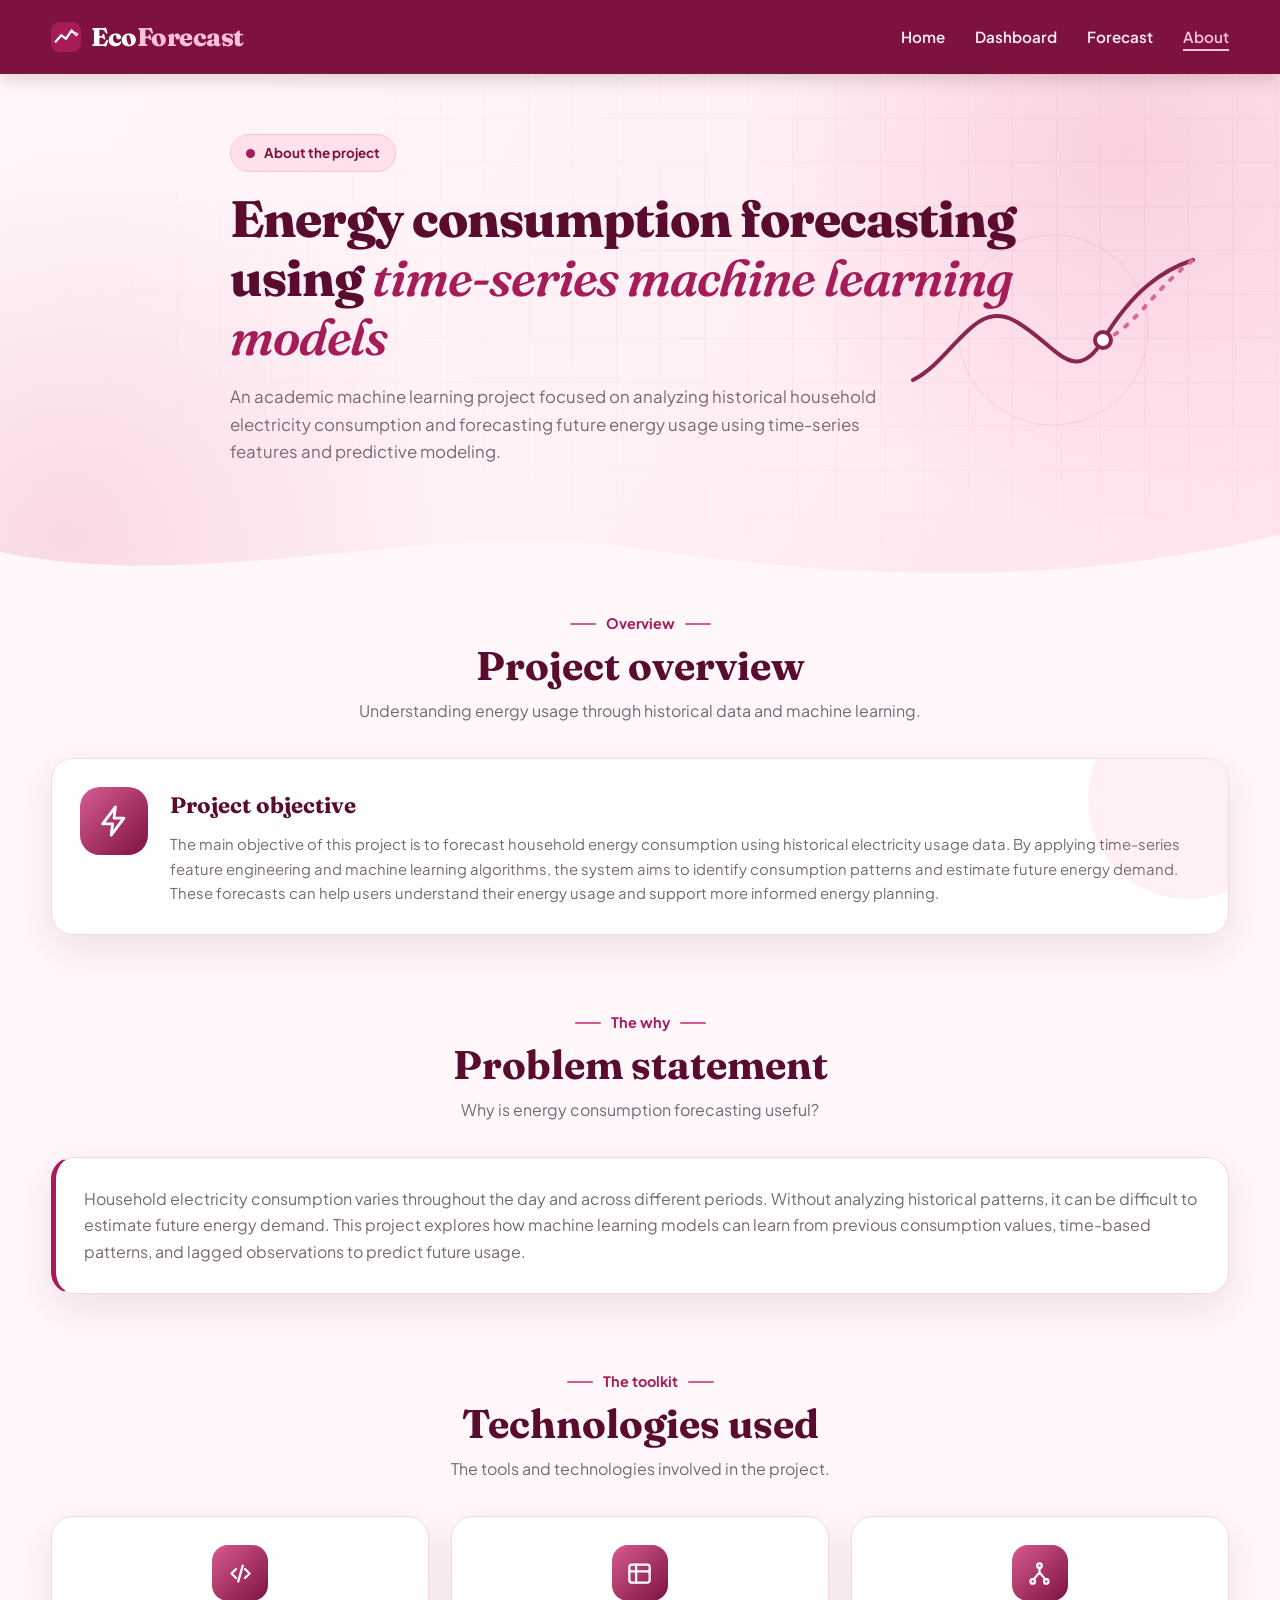
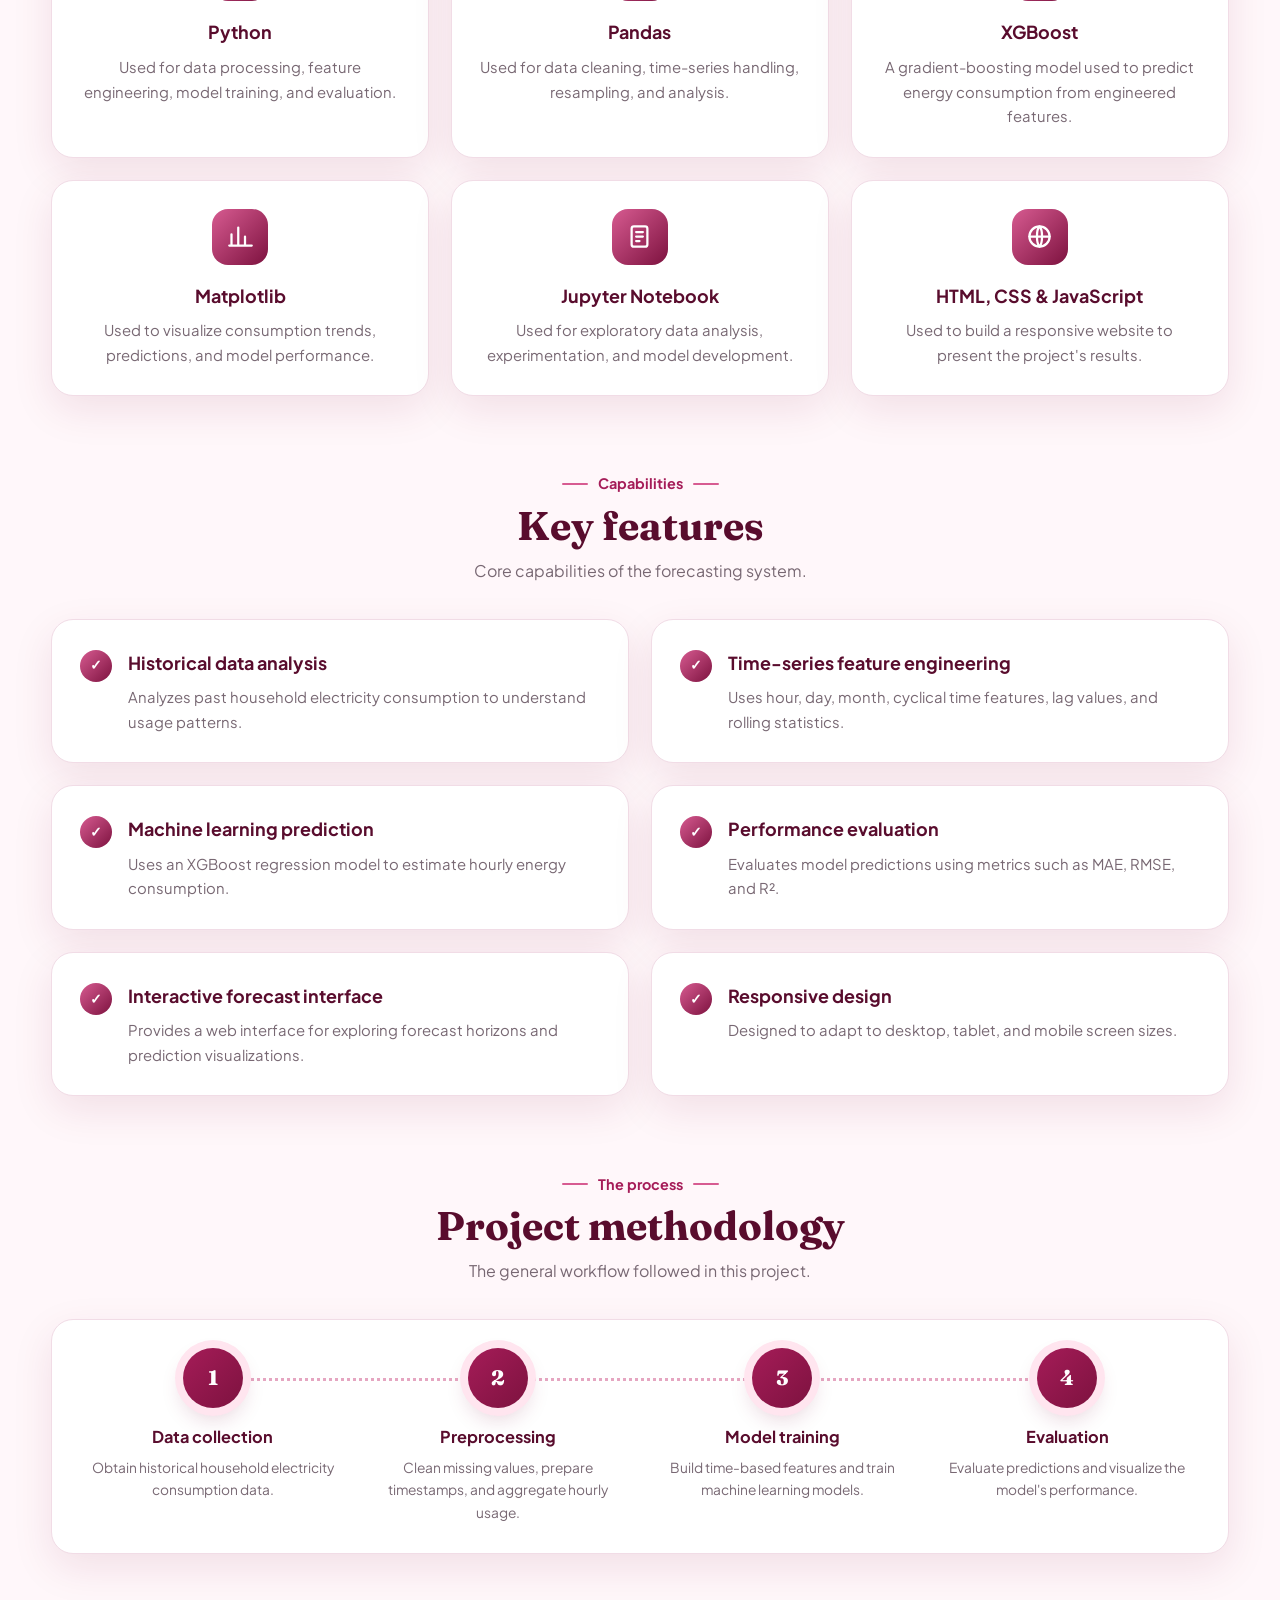
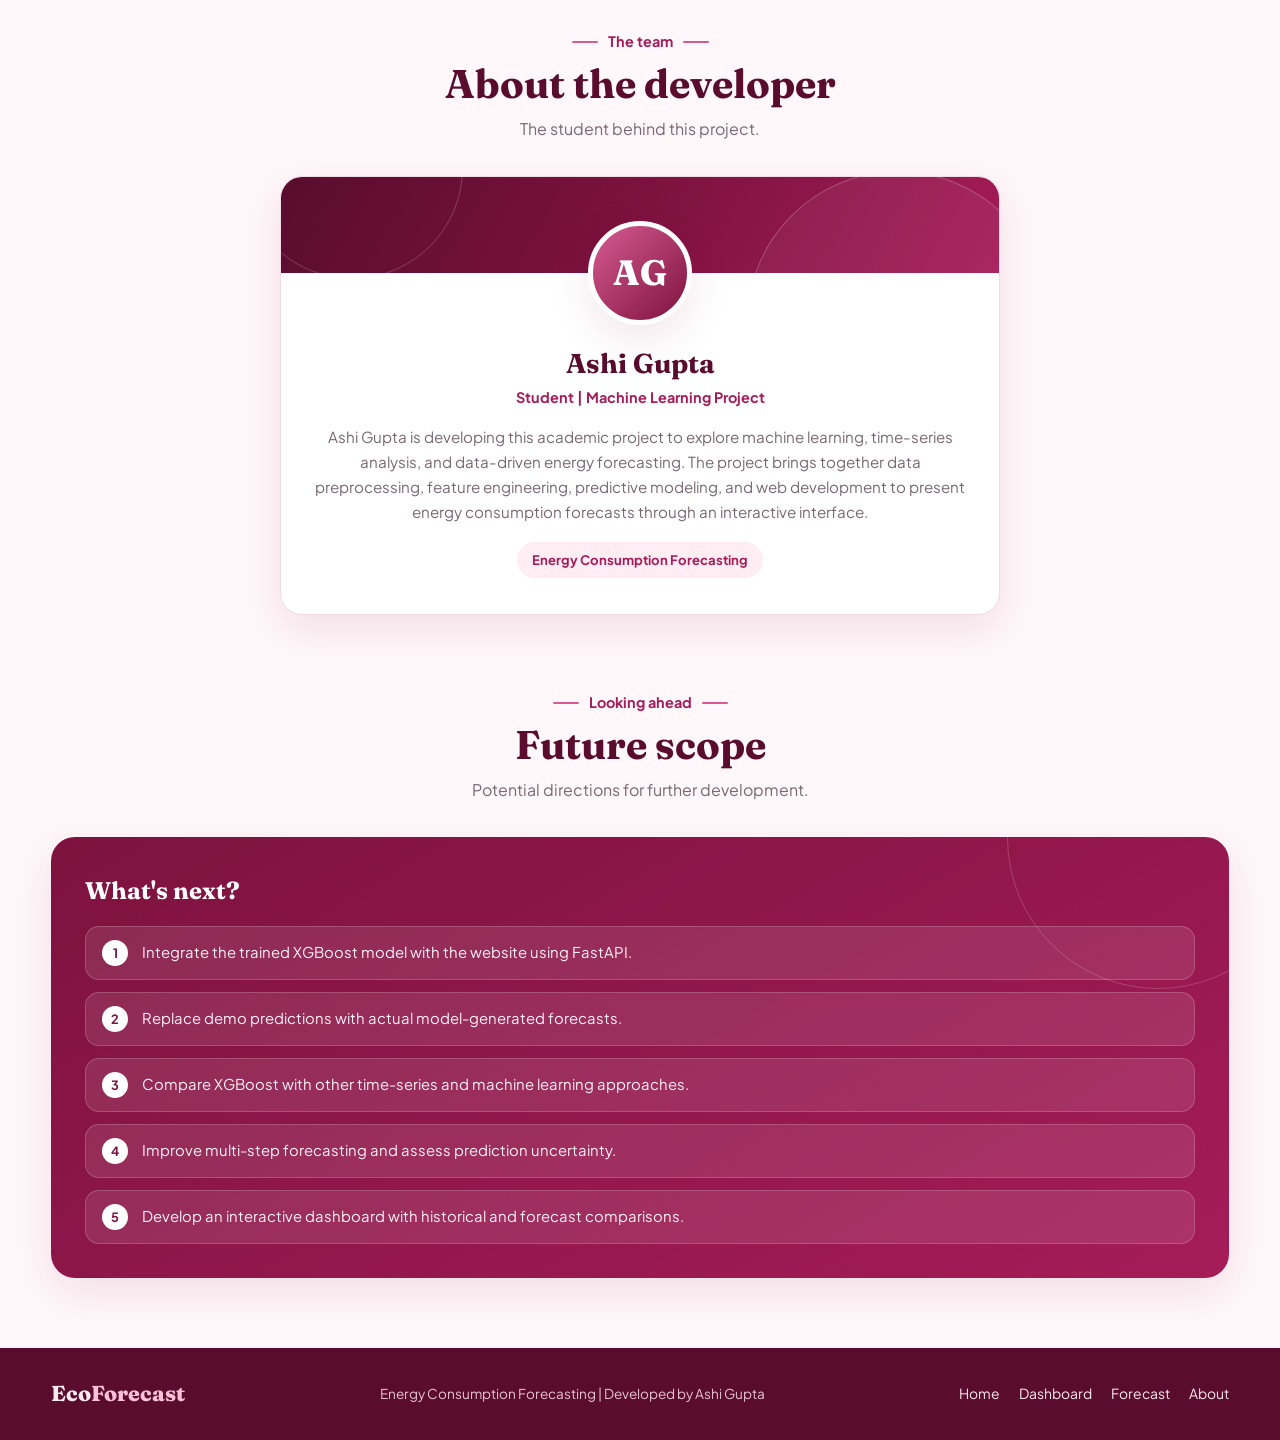
==== Frontend/About.html @ 3ae7f484 "Prepare EcoForecast for deployment" ====
<!DOCTYPE html>
<html lang="en">
<head>
<meta charset="UTF-8">
<meta name="viewport" content="width=device-width, initial-scale=1.0">
<meta name="description" content="About the EcoForecast project: energy consumption forecasting using time-series machine learning">
<title>About | EcoForecast</title>
<link rel="preconnect" href="https://fonts.googleapis.com">
<link rel="preconnect" href="https://fonts.gstatic.com" crossorigin>
<link href="https://fonts.googleapis.com/css2?family=Fraunces:ital,opsz,wght@0,9..144,600;0,9..144,800;1,9..144,600&family=Plus+Jakarta+Sans:wght@400;500;600;700;800&display=swap" rel="stylesheet">
<style>
:root{--primary:#7d123f;--dark:#590c2d;--accent:#a51c58;--rose:#d75b91;--soft:#f8c9db;--pink:#fff0f5;--bg:#fff7fa;--text:#30232a;--muted:#786873;--border:#f1dce6;--shadow:0 14px 40px rgba(125,18,63,.10);--serif:"Fraunces",Georgia,serif;--sans:"Plus Jakarta Sans","Segoe UI",Arial,sans-serif}
*{margin:0;padding:0;box-sizing:border-box}
html{scroll-behavior:smooth}
body{font-family:var(--sans);background:var(--bg);color:var(--text);line-height:1.65}
a{text-decoration:none;color:inherit}
a:focus-visible,button:focus-visible{outline:3px solid var(--rose);outline-offset:3px}
.container{width:min(1180px,92%);margin:auto}

/* Header */
header{background:var(--primary);color:#fff;position:sticky;top:0;z-index:50;box-shadow:0 4px 18px rgba(55,0,22,.18)}
nav{min-height:74px;display:flex;align-items:center;justify-content:space-between;gap:24px}
.logo{display:flex;align-items:center;gap:10px;font-family:var(--serif);font-size:1.6rem;font-weight:800;letter-spacing:-.5px}
.logo span{color:#ffc1d9}
.logo svg{width:30px;height:30px}
.nav-links{display:flex;align-items:center;gap:30px;list-style:none}
.nav-links a{font-size:.95rem;font-weight:600;color:#fff1f6;transition:color .2s}
.nav-links a:hover,.nav-links a.active{color:#ffc1d9}
.nav-links a.active{border-bottom:2px solid #ffc1d9;padding-bottom:3px}
.menu-toggle{display:none;border:1px solid rgba(255,255,255,.45);color:#fff;background:transparent;border-radius:8px;font-size:1.4rem;width:42px;height:42px;cursor:pointer}

/* Banner */
.banner{position:relative;overflow:hidden;padding:60px 0 120px;background:radial-gradient(circle at 88% 15%,rgba(248,201,219,.8),transparent 32%),radial-gradient(circle at 5% 90%,rgba(215,91,145,.18),transparent 30%),linear-gradient(120deg,#fff7fa,#fff0f5 55%,#ffe2ed)}
.banner .grid-bg{position:absolute;inset:0;background-image:linear-gradient(rgba(125,18,63,.05) 1px,transparent 1px),linear-gradient(90deg,rgba(125,18,63,.05) 1px,transparent 1px);background-size:44px 44px;mask-image:radial-gradient(ellipse at 75% 40%,#000,transparent 70%);-webkit-mask-image:radial-gradient(ellipse at 75% 40%,#000,transparent 70%)}
.banner-inner{position:relative;z-index:1;max-width:820px}
.eyebrow{display:inline-flex;align-items:center;gap:9px;background:#ffe1ec;color:var(--primary);border:1px solid #f7c4d8;padding:7px 15px;border-radius:25px;font-size:.84rem;font-weight:700;margin-bottom:18px}
.pulse{height:9px;width:9px;border-radius:50%;background:var(--accent);animation:pulse 2s infinite}
@keyframes pulse{0%{box-shadow:0 0 0 0 rgba(165,28,88,.5)}70%{box-shadow:0 0 0 10px rgba(165,28,88,0)}100%{box-shadow:0 0 0 0 rgba(165,28,88,0)}}
.banner h1{font-family:var(--serif);color:var(--dark);font-size:clamp(2rem,4.2vw,3.2rem);line-height:1.15;letter-spacing:-1px;font-weight:800;margin-bottom:16px}
.banner h1 em{color:var(--accent);font-style:italic;font-weight:600}
.banner p{color:var(--muted);font-size:1.05rem;max-width:660px}
.wave{position:absolute;bottom:-1px;left:0;width:100%;height:70px;display:block}
.deco{position:absolute;right:6%;top:50%;transform:translateY(-50%);width:300px;opacity:.9}

main{padding:0 0 70px;position:relative;z-index:2;margin-top:-50px}

/* Headings */
.section-heading{text-align:center;max-width:700px;margin:70px auto 34px}
.section-heading h2{font-family:var(--serif);color:var(--dark);font-size:clamp(1.8rem,3.5vw,2.5rem);line-height:1.2;margin-bottom:8px}
.section-heading p{color:var(--muted)}
.kicker{color:var(--accent);font-size:.9rem;font-weight:700;margin-bottom:6px;display:inline-flex;align-items:center;gap:10px}
.kicker::before,.kicker::after{content:"";width:26px;height:2px;background:var(--rose);border-radius:2px}

/* Cards */
.card{background:#fff;border:1px solid var(--border);border-radius:22px;padding:28px;box-shadow:var(--shadow)}
.card h3{color:var(--dark);font-size:1.12rem;margin-bottom:8px}
.card p{color:var(--muted);font-size:.93rem}
.ic{width:56px;height:56px;border-radius:16px;display:grid;place-items:center;background:linear-gradient(135deg,var(--rose),var(--primary));color:#fff;flex-shrink:0}
.ic svg{width:27px;height:27px}

.objective{display:grid;grid-template-columns:auto 1fr;gap:22px;align-items:start;position:relative;overflow:hidden}
.objective::after{content:"";position:absolute;right:-60px;top:-60px;width:200px;height:200px;border-radius:50%;background:var(--pink)}
.objective>*{position:relative;z-index:1}
.objective .ic{width:68px;height:68px;border-radius:20px}
.objective .ic svg{width:34px;height:34px}
.objective h3{font-family:var(--serif);font-size:1.4rem}

.problem{border-left:5px solid var(--accent)}
.problem p{font-size:1rem}

/* Tech */
.tech-grid{display:grid;grid-template-columns:repeat(3,1fr);gap:22px}
.tech-card{text-align:center;transition:transform .25s,box-shadow .25s,border-color .25s}
.tech-card:hover{transform:translateY(-6px);box-shadow:var(--shadow);border-color:#e9b3cb}
.tech-card .ic{margin:0 auto 16px}

/* Features */
.feature-grid{display:grid;grid-template-columns:repeat(2,1fr);gap:22px}
.feature{display:flex;gap:16px;align-items:flex-start;transition:transform .25s,border-color .25s}
.feature:hover{transform:translateY(-4px);border-color:#e9b3cb}
.check{min-width:32px;height:32px;border-radius:50%;display:grid;place-items:center;color:#fff;background:linear-gradient(135deg,var(--rose),var(--primary));font-size:.85rem;font-weight:700;margin-top:2px}

/* Methodology */
.steps{display:grid;grid-template-columns:repeat(4,1fr);gap:20px;position:relative}
.steps::before{content:"";position:absolute;top:30px;left:12.5%;right:12.5%;border-top:3px dotted #e5a6c1}
.step{text-align:center;position:relative}
.step-number{width:60px;height:60px;margin:0 auto 16px;border-radius:50%;display:grid;place-items:center;background:linear-gradient(135deg,var(--accent),var(--primary));color:#fff;font-family:var(--serif);font-size:1.3rem;font-weight:800;box-shadow:0 0 0 8px #ffe5ef,0 10px 22px rgba(125,18,63,.2)}
.step h3{color:var(--dark);font-size:1.02rem;margin-bottom:6px}
.step p{color:var(--muted);font-size:.86rem}

/* Developer */
.developer-card{max-width:720px;margin:auto;text-align:center;padding:0;overflow:hidden}
.dev-top{height:96px;background:linear-gradient(120deg,var(--dark),var(--primary) 50%,var(--accent));position:relative;overflow:hidden}
.dev-top::before,.dev-top::after{content:"";position:absolute;border-radius:50%;border:1px solid rgba(255,255,255,.2)}
.dev-top::before{width:220px;height:220px;top:-120px;left:-40px}
.dev-top::after{width:300px;height:300px;bottom:-200px;right:-50px;background:rgba(255,255,255,.05)}
.dev-body{padding:0 30px 36px}
.avatar{width:104px;height:104px;margin:-52px auto 16px;border-radius:50%;background:linear-gradient(135deg,var(--rose),var(--primary));border:5px solid #fff;color:#fff;display:grid;place-items:center;font-family:var(--serif);font-size:2.2rem;font-weight:800;box-shadow:var(--shadow);position:relative}
.developer-card h2{font-family:var(--serif);color:var(--dark);font-size:1.7rem}
.developer-role{color:var(--accent);font-weight:700;font-size:.9rem;margin-bottom:14px}
.developer-card p{color:var(--muted);font-size:.95rem}
.project-tag{display:inline-block;margin-top:18px;background:#ffedf4;color:var(--accent);padding:7px 15px;border-radius:25px;font-size:.82rem;font-weight:700}

/* Future */
.future-box{background:linear-gradient(150deg,var(--primary),var(--accent));color:#fff;border-radius:24px;padding:34px;box-shadow:var(--shadow);position:relative;overflow:hidden}
.future-box::before{content:"";position:absolute;width:300px;height:300px;border-radius:50%;border:1px solid rgba(255,255,255,.18);top:-150px;right:-80px}
.future-box>*{position:relative}
.future-box h3{font-family:var(--serif);font-size:1.5rem;margin-bottom:16px}
.future-box ul{list-style:none;display:grid;gap:12px}
.future-box li{display:flex;gap:14px;align-items:flex-start;background:rgba(255,255,255,.1);border:1px solid rgba(255,255,255,.18);border-radius:14px;padding:13px 16px;font-size:.93rem;color:#fff1f6}
.future-box li b{flex-shrink:0;width:26px;height:26px;border-radius:50%;background:#fff;color:var(--primary);display:grid;place-items:center;font-size:.8rem}

footer{background:var(--dark);color:#fceaf1;padding:28px 0}
.footer-content{display:flex;align-items:center;justify-content:space-between;flex-wrap:wrap;gap:16px}
.footer-logo{font-family:var(--serif);font-size:1.35rem;font-weight:800}
.footer-logo span{color:#ffc1d9}
.footer-text{color:#e9c4d3;font-size:.85rem}
.footer-links{display:flex;flex-wrap:wrap;gap:19px;font-size:.87rem}
.footer-links a:hover{color:#ffc1d9}

@media(max-width:1000px){.deco{display:none}.steps{grid-template-columns:repeat(2,1fr);row-gap:30px}.steps::before{display:none}}
@media(max-width:850px){.tech-grid{grid-template-columns:repeat(2,1fr)}.feature-grid{grid-template-columns:1fr}}
@media(max-width:760px){
.menu-toggle{display:block}
.nav-links{display:none;position:absolute;top:74px;left:0;right:0;padding:18px 5%;background:var(--dark);flex-direction:column;align-items:stretch;gap:0}
.nav-links.open{display:flex}
.nav-links a{display:block;padding:12px 0}
.footer-content{flex-direction:column;text-align:center}
}
@media(max-width:520px){.tech-grid,.steps{grid-template-columns:1fr}.objective{grid-template-columns:1fr}.card{padding:20px}.future-box{padding:22px}.section-heading{margin-top:54px}}
@media(prefers-reduced-motion:reduce){*{animation:none!important;transition:none!important}}
</style>
<link rel="stylesheet" href="sidebar.css">
<script src="sidebar.js" defer></script>
</head>
<body>
<header>
  <nav class="container">
    <a href="index.html" class="logo">
      <svg viewBox="0 0 32 32" fill="none" aria-hidden="true"><rect width="32" height="32" rx="9" fill="#a51c58"/><path d="M5 21l6-7 5 4 6-9 5 5" stroke="#fff" stroke-width="2.4" stroke-linecap="round" stroke-linejoin="round"/><circle cx="27" cy="13" r="2" fill="#ffc1d9"/></svg>
      <div>Eco<span>Forecast</span></div>
    </a>
    <button class="menu-toggle" id="menuToggle" aria-label="Open navigation menu" aria-expanded="false">☰</button>
    <ul class="nav-links" id="navLinks">
      <li><a href="index.html">Home</a></li>
      <li><a href="dashboard.html">Dashboard</a></li>
      <li><a href="forecast.html">Forecast</a></li>
      <li><a href="about.html" class="active">About</a></li>
    </ul>
  </nav>
</header>

<section class="banner">
  <div class="grid-bg"></div>
  <svg class="deco" viewBox="0 0 300 200" fill="none" aria-hidden="true">
    <path d="M10 150 C50 130 70 70 110 90 S170 160 200 110 S260 40 290 30" stroke="#7d123f" stroke-width="4" stroke-linecap="round"/>
    <path d="M200 110 C230 100 250 60 290 30" stroke="#d75b91" stroke-width="4" stroke-linecap="round" stroke-dasharray="3 10"/>
    <circle cx="200" cy="110" r="8" fill="#fff" stroke="#7d123f" stroke-width="4"/>
    <circle cx="150" cy="100" r="95" stroke="#7d123f" stroke-opacity=".1"/>
  </svg>
  <div class="container banner-inner">
    <div class="eyebrow"><span class="pulse"></span>About the project</div>
    <h1>Energy consumption forecasting using <em>time-series machine learning models</em></h1>
    <p>An academic machine learning project focused on analyzing historical household electricity consumption and forecasting future energy usage using time-series features and predictive modeling.</p>
  </div>
  <svg class="wave" viewBox="0 0 1440 80" preserveAspectRatio="none" aria-hidden="true"><path d="M0 40 C240 90 480 0 720 36 S1200 80 1440 20 V80 H0Z" fill="#fff7fa"/></svg>
</section>

<main class="container">

  <!-- Overview -->
  <div class="section-heading" style="margin-top:20px">
    <div class="kicker">Overview</div>
    <h2>Project overview</h2>
    <p>Understanding energy usage through historical data and machine learning.</p>
  </div>

  <section class="card objective">
    <div class="ic"><svg viewBox="0 0 24 24" fill="none" stroke="currentColor" stroke-width="2" stroke-linecap="round" stroke-linejoin="round"><path d="M13 2L4 14h7l-1 8 9-12h-7z"/></svg></div>
    <div>
      <h3>Project objective</h3>
      <p>The main objective of this project is to forecast household energy consumption using historical electricity usage data. By applying time-series feature engineering and machine learning algorithms, the system aims to identify consumption patterns and estimate future energy demand. These forecasts can help users understand their energy usage and support more informed energy planning.</p>
    </div>
  </section>

  <!-- Problem -->
  <div class="section-heading">
    <div class="kicker">The why</div>
    <h2>Problem statement</h2>
    <p>Why is energy consumption forecasting useful?</p>
  </div>

  <section class="card problem">
    <p>Household electricity consumption varies throughout the day and across different periods. Without analyzing historical patterns, it can be difficult to estimate future energy demand. This project explores how machine learning models can learn from previous consumption values, time-based patterns, and lagged observations to predict future usage.</p>
  </section>

  <!-- Technology -->
  <div class="section-heading">
    <div class="kicker">The toolkit</div>
    <h2>Technologies used</h2>
    <p>The tools and technologies involved in the project.</p>
  </div>

  <section class="tech-grid">
    <div class="card tech-card">
      <div class="ic"><svg viewBox="0 0 24 24" fill="none" stroke="currentColor" stroke-width="2" stroke-linecap="round" stroke-linejoin="round"><path d="M8 8l-4 4 4 4M16 8l4 4-4 4M14 5l-4 14"/></svg></div>
      <h3>Python</h3>
      <p>Used for data processing, feature engineering, model training, and evaluation.</p>
    </div>
    <div class="card tech-card">
      <div class="ic"><svg viewBox="0 0 24 24" fill="none" stroke="currentColor" stroke-width="2" stroke-linecap="round" stroke-linejoin="round"><rect x="3" y="4" width="18" height="16" rx="2"/><path d="M3 10h18M9 4v16"/></svg></div>
      <h3>Pandas</h3>
      <p>Used for data cleaning, time-series handling, resampling, and analysis.</p>
    </div>
    <div class="card tech-card">
      <div class="ic"><svg viewBox="0 0 24 24" fill="none" stroke="currentColor" stroke-width="2" stroke-linecap="round" stroke-linejoin="round"><circle cx="12" cy="5" r="2"/><circle cx="6" cy="19" r="2"/><circle cx="18" cy="19" r="2"/><path d="M12 7v4M12 11l-5 6M12 11l5 6"/></svg></div>
      <h3>XGBoost</h3>
      <p>A gradient-boosting model used to predict energy consumption from engineered features.</p>
    </div>
    <div class="card tech-card">
      <div class="ic"><svg viewBox="0 0 24 24" fill="none" stroke="currentColor" stroke-width="2" stroke-linecap="round" stroke-linejoin="round"><path d="M4 20V10M10 20V4M16 20v-8M22 20H2"/></svg></div>
      <h3>Matplotlib</h3>
      <p>Used to visualize consumption trends, predictions, and model performance.</p>
    </div>
    <div class="card tech-card">
      <div class="ic"><svg viewBox="0 0 24 24" fill="none" stroke="currentColor" stroke-width="2" stroke-linecap="round" stroke-linejoin="round"><rect x="5" y="3" width="14" height="18" rx="2"/><path d="M9 8h6M9 12h6M9 16h3"/></svg></div>
      <h3>Jupyter Notebook</h3>
      <p>Used for exploratory data analysis, experimentation, and model development.</p>
    </div>
    <div class="card tech-card">
      <div class="ic"><svg viewBox="0 0 24 24" fill="none" stroke="currentColor" stroke-width="2" stroke-linecap="round" stroke-linejoin="round"><circle cx="12" cy="12" r="9"/><path d="M3 12h18M12 3c3 3 3 15 0 18M12 3c-3 3-3 15 0 18"/></svg></div>
      <h3>HTML, CSS &amp; JavaScript</h3>
      <p>Used to build a responsive website to present the project's results.</p>
    </div>
  </section>

  <!-- Features -->
  <div class="section-heading">
    <div class="kicker">Capabilities</div>
    <h2>Key features</h2>
    <p>Core capabilities of the forecasting system.</p>
  </div>

  <section class="feature-grid">
    <div class="card feature"><div class="check">✓</div><div><h3>Historical data analysis</h3><p>Analyzes past household electricity consumption to understand usage patterns.</p></div></div>
    <div class="card feature"><div class="check">✓</div><div><h3>Time-series feature engineering</h3><p>Uses hour, day, month, cyclical time features, lag values, and rolling statistics.</p></div></div>
    <div class="card feature"><div class="check">✓</div><div><h3>Machine learning prediction</h3><p>Uses an XGBoost regression model to estimate hourly energy consumption.</p></div></div>
    <div class="card feature"><div class="check">✓</div><div><h3>Performance evaluation</h3><p>Evaluates model predictions using metrics such as MAE, RMSE, and R².</p></div></div>
    <div class="card feature"><div class="check">✓</div><div><h3>Interactive forecast interface</h3><p>Provides a web interface for exploring forecast horizons and prediction visualizations.</p></div></div>
    <div class="card feature"><div class="check">✓</div><div><h3>Responsive design</h3><p>Designed to adapt to desktop, tablet, and mobile screen sizes.</p></div></div>
  </section>

  <!-- Methodology -->
  <div class="section-heading">
    <div class="kicker">The process</div>
    <h2>Project methodology</h2>
    <p>The general workflow followed in this project.</p>
  </div>

  <section class="card">
    <div class="steps">
      <div class="step"><div class="step-number">1</div><h3>Data collection</h3><p>Obtain historical household electricity consumption data.</p></div>
      <div class="step"><div class="step-number">2</div><h3>Preprocessing</h3><p>Clean missing values, prepare timestamps, and aggregate hourly usage.</p></div>
      <div class="step"><div class="step-number">3</div><h3>Model training</h3><p>Build time-based features and train machine learning models.</p></div>
      <div class="step"><div class="step-number">4</div><h3>Evaluation</h3><p>Evaluate predictions and visualize the model's performance.</p></div>
    </div>
  </section>

  <!-- Developer -->
  <div class="section-heading">
    <div class="kicker">The team</div>
    <h2>About the developer</h2>
    <p>The student behind this project.</p>
  </div>

  <section class="card developer-card">
    <div class="dev-top"></div>
    <div class="dev-body">
      <div class="avatar">AG</div>
      <h2>Ashi Gupta</h2>
      <div class="developer-role">Student | Machine Learning Project</div>
      <p>Ashi Gupta is developing this academic project to explore machine learning, time-series analysis, and data-driven energy forecasting. The project brings together data preprocessing, feature engineering, predictive modeling, and web development to present energy consumption forecasts through an interactive interface.</p>
      <span class="project-tag">Energy Consumption Forecasting</span>
    </div>
  </section>

  <!-- Future scope -->
  <div class="section-heading">
    <div class="kicker">Looking ahead</div>
    <h2>Future scope</h2>
    <p>Potential directions for further development.</p>
  </div>

  <section class="future-box">
    <h3>What's next?</h3>
    <ul>
      <li><b>1</b>Integrate the trained XGBoost model with the website using FastAPI.</li>
      <li><b>2</b>Replace demo predictions with actual model-generated forecasts.</li>
      <li><b>3</b>Compare XGBoost with other time-series and machine learning approaches.</li>
      <li><b>4</b>Improve multi-step forecasting and assess prediction uncertainty.</li>
      <li><b>5</b>Develop an interactive dashboard with historical and forecast comparisons.</li>
    </ul>
  </section>

</main>

<footer>
  <div class="container footer-content">
    <a href="index.html" class="footer-logo">Eco<span>Forecast</span></a>
    <p class="footer-text">Energy Consumption Forecasting | Developed by Ashi Gupta</p>
    <div class="footer-links">
      <a href="index.html">Home</a><a href="dashboard.html">Dashboard</a><a href="forecast.html">Forecast</a><a href="about.html">About</a>
    </div>
  </div>
</footer>

<script>
const menuToggle=document.getElementById("menuToggle"),navLinks=document.getElementById("navLinks");
menuToggle.addEventListener("click",()=>{const o=navLinks.classList.toggle("open");menuToggle.setAttribute("aria-expanded",o);menuToggle.textContent=o?"✕":"☰"});
navLinks.querySelectorAll("a").forEach(l=>l.addEventListener("click",()=>{navLinks.classList.remove("open");menuToggle.setAttribute("aria-expanded","false");menuToggle.textContent="☰"}));
</script>
</body>
</html>
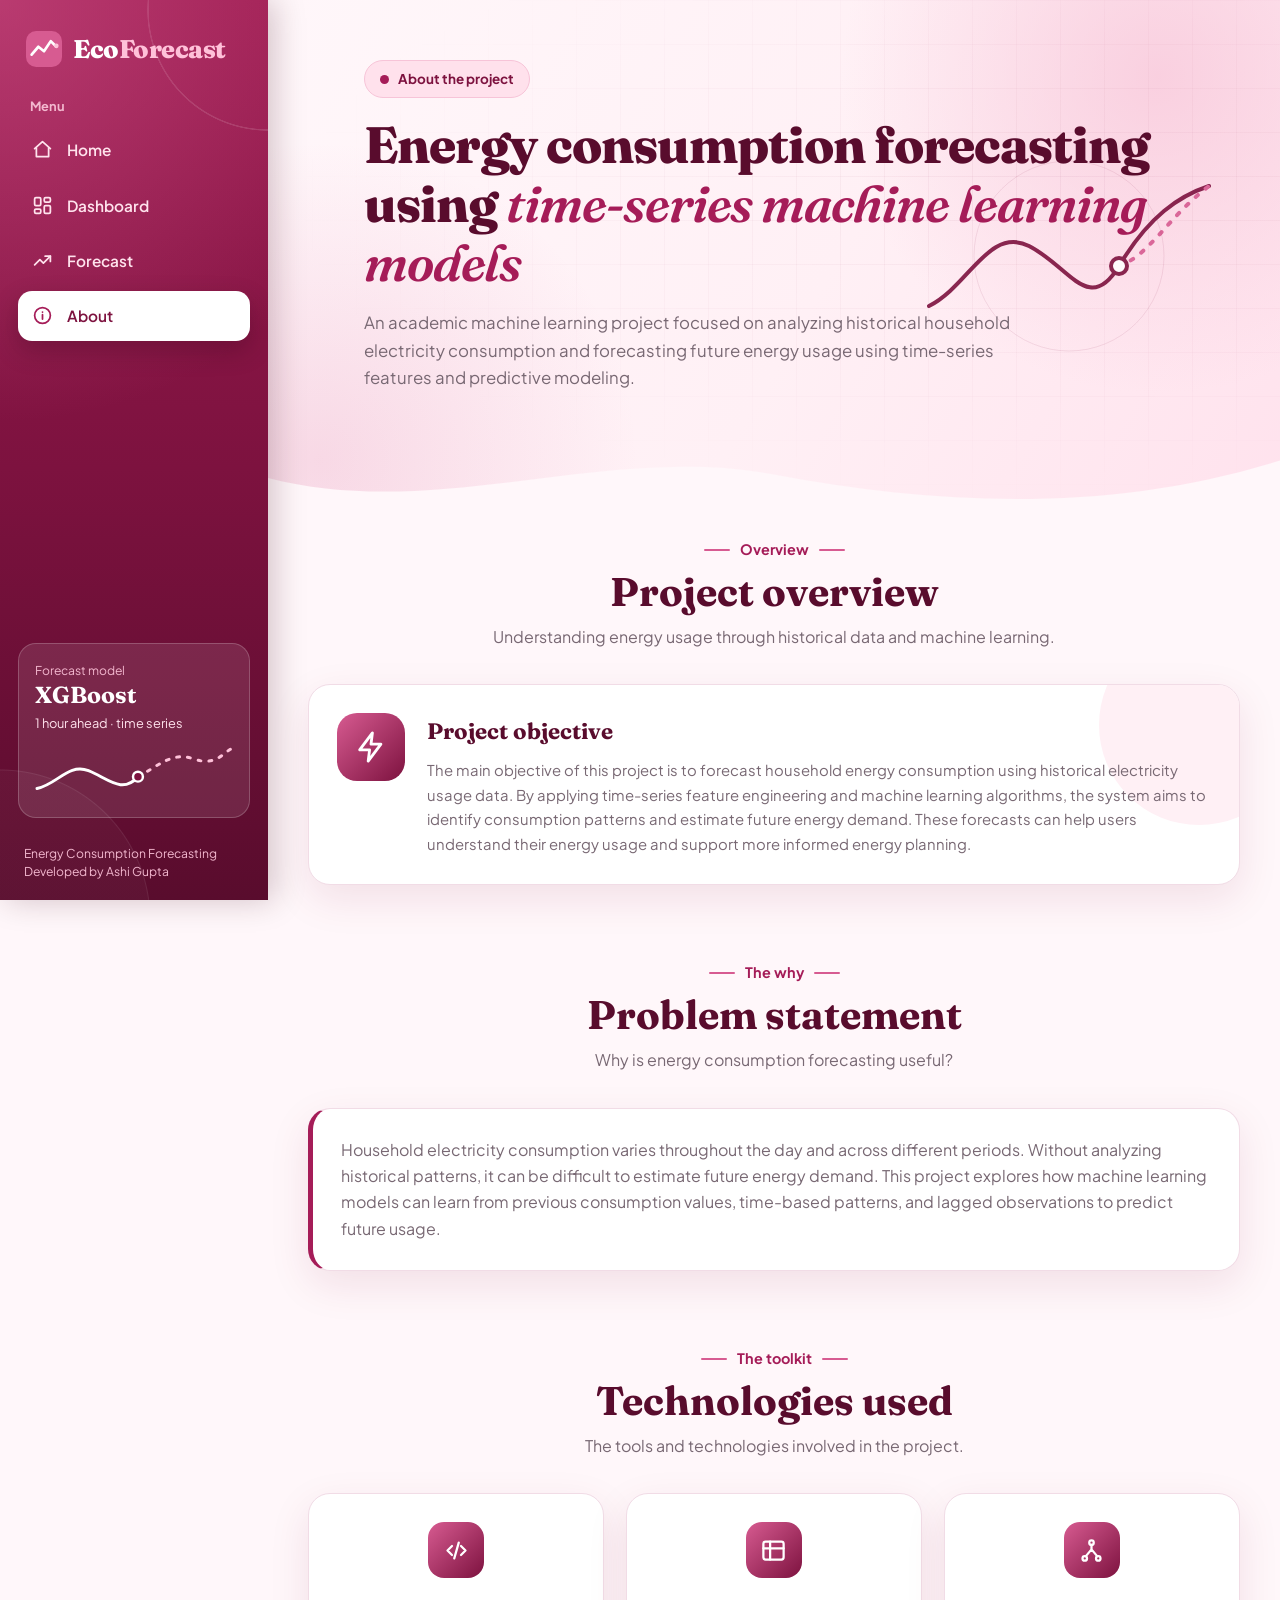
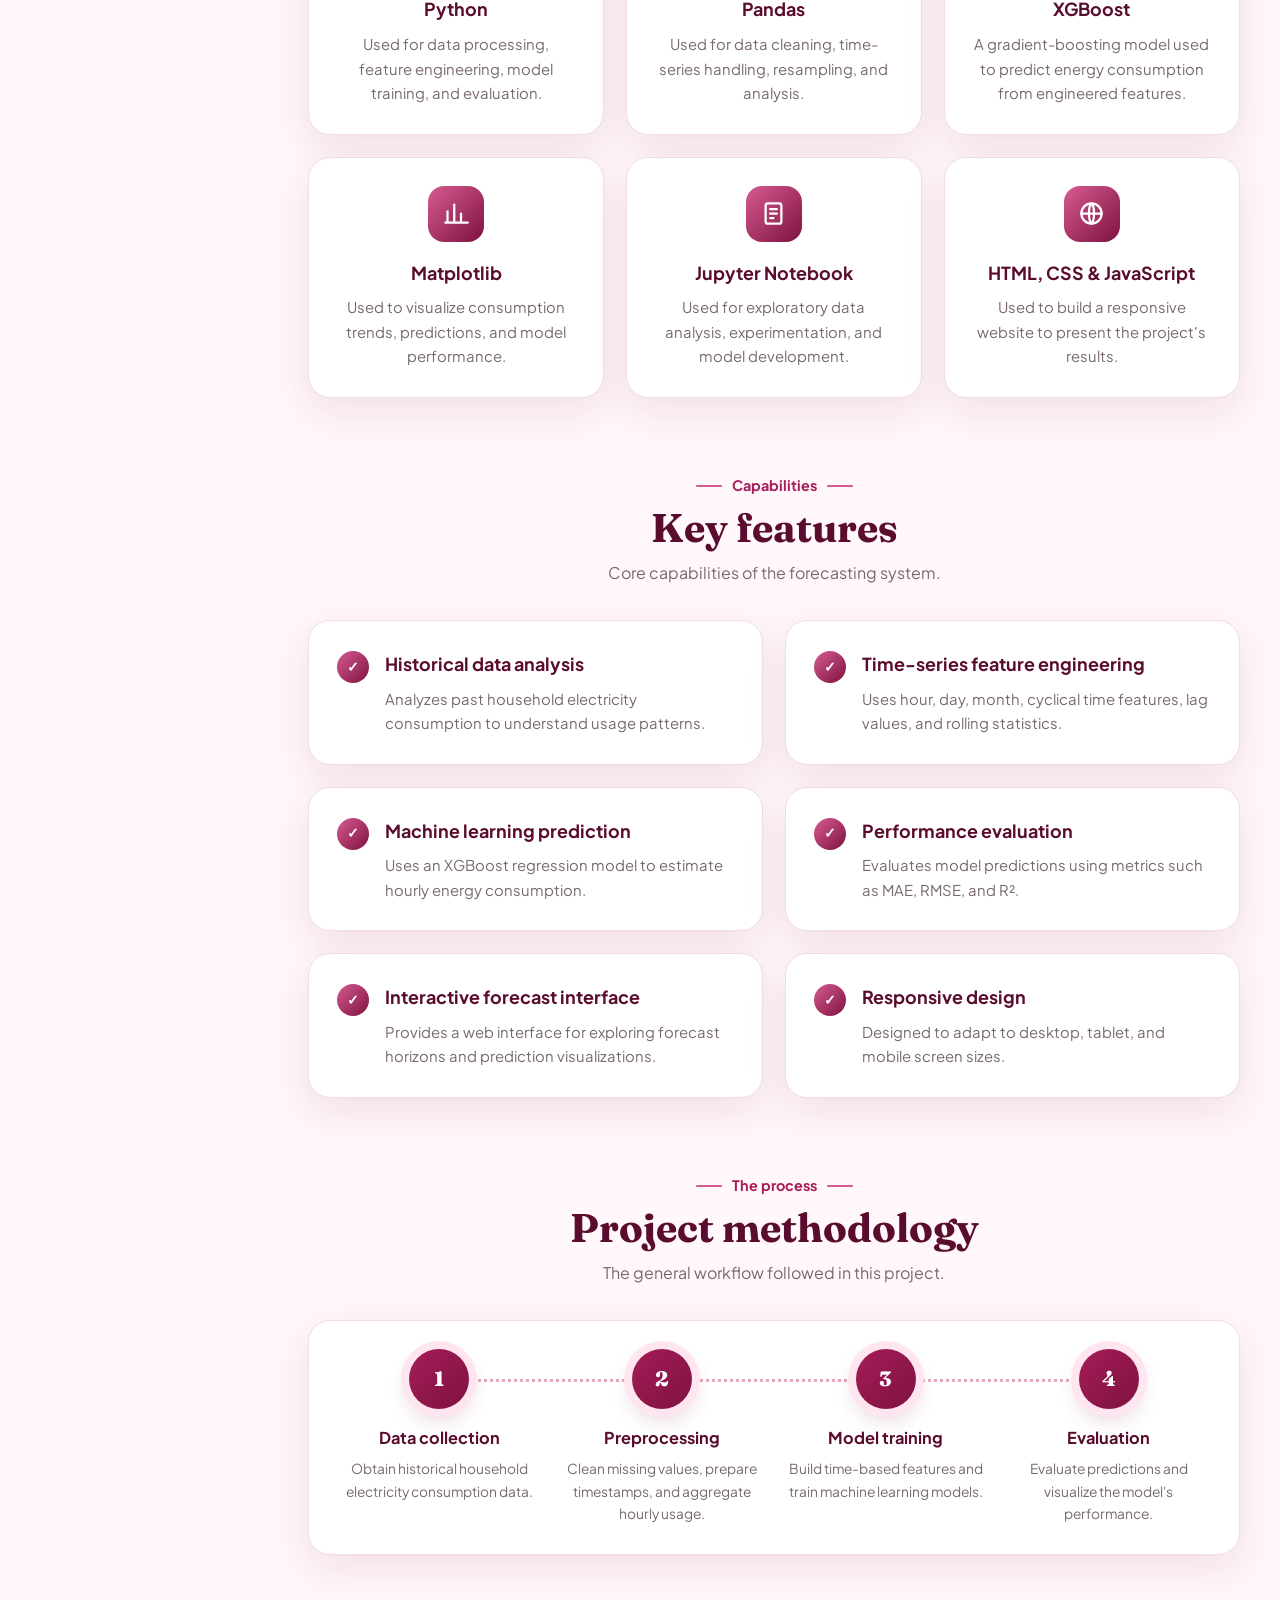
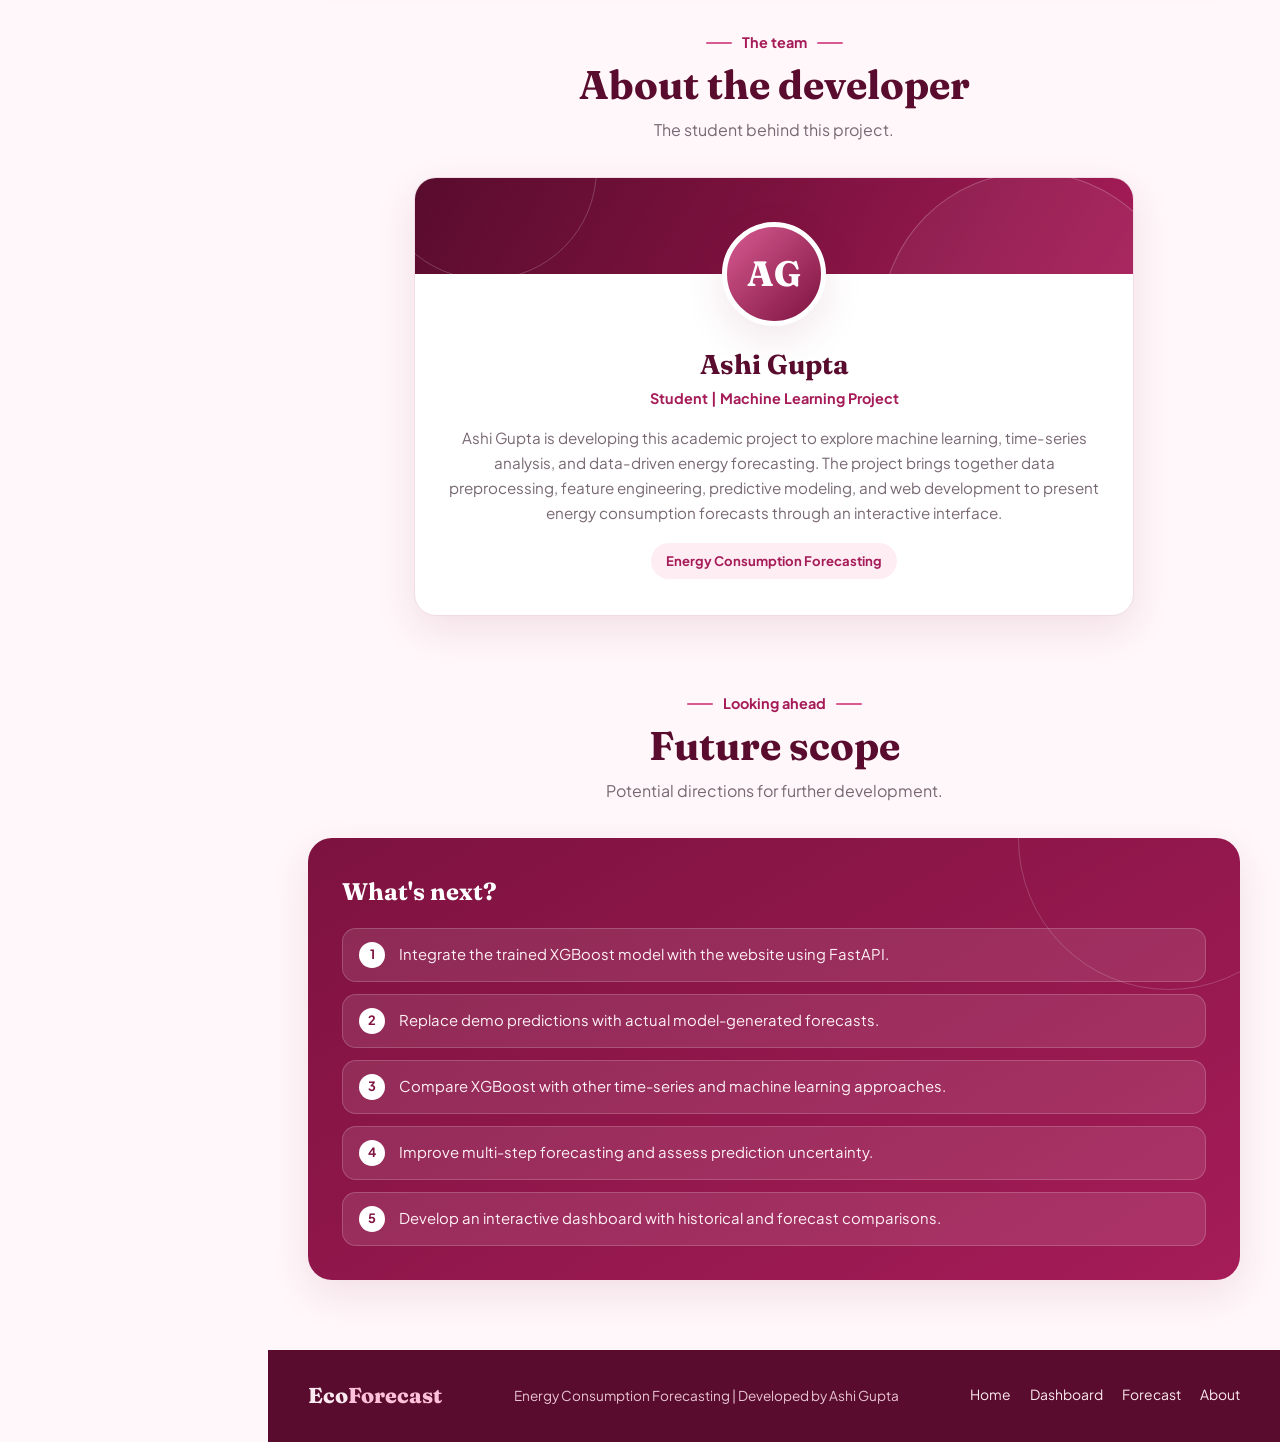
==== commit efc8ed88: "Fix frontend navigation paths" ====
--- a/Frontend/About.html
+++ b/Frontend/About.html
@@ -130,8 +130,8 @@
 @media(max-width:520px){.tech-grid,.steps{grid-template-columns:1fr}.objective{grid-template-columns:1fr}.card{padding:20px}.future-box{padding:22px}.section-heading{margin-top:54px}}
 @media(prefers-reduced-motion:reduce){*{animation:none!important;transition:none!important}}
 </style>
-<link rel="stylesheet" href="sidebar.css">
-<script src="sidebar.js" defer></script>
+<link rel="stylesheet" href="Sidebar.css">
+<script src="Sidebar.js" defer></script>
 </head>
 <body>
 <header>
@@ -143,9 +143,9 @@
     <button class="menu-toggle" id="menuToggle" aria-label="Open navigation menu" aria-expanded="false">☰</button>
     <ul class="nav-links" id="navLinks">
       <li><a href="index.html">Home</a></li>
-      <li><a href="dashboard.html">Dashboard</a></li>
-      <li><a href="forecast.html">Forecast</a></li>
-      <li><a href="about.html" class="active">About</a></li>
+      <li><a href="Dashboard.html">Dashboard</a></li>
+      <li><a href="Forecast.html">Forecast</a></li>
+      <li><a href="About.html" class="active">About</a></li>
     </ul>
   </nav>
 </header>
@@ -309,7 +309,7 @@
     <a href="index.html" class="footer-logo">Eco<span>Forecast</span></a>
     <p class="footer-text">Energy Consumption Forecasting | Developed by Ashi Gupta</p>
     <div class="footer-links">
-      <a href="index.html">Home</a><a href="dashboard.html">Dashboard</a><a href="forecast.html">Forecast</a><a href="about.html">About</a>
+      <a href="index.html">Home</a><a href="Dashboard.html">Dashboard</a><a href="Forecast.html">Forecast</a><a href="About.html">About</a>
     </div>
   </div>
 </footer>
--- a/Frontend/Sidebar.css
+++ b/Frontend/Sidebar.css
@@ -0,0 +1,65 @@
+/* EcoForecast sidebar navigation */
+:root{--side-w:268px}
+body{padding-left:var(--side-w)}
+body>header{display:none!important} /* the sidebar replaces the old top bar */
+
+.eco-side{position:fixed;top:0;bottom:0;left:0;width:var(--side-w);z-index:200;display:flex;flex-direction:column;gap:26px;padding:28px 18px 20px;color:#fff;overflow-y:auto;overflow-x:hidden;
+  background:radial-gradient(circle at 0% 0%,rgba(215,91,145,.5),transparent 45%),linear-gradient(180deg,#9b1a4f 0%,#7d123f 52%,#590c2d 100%);
+  box-shadow:6px 0 30px rgba(55,0,22,.22);font-family:var(--sans,"Plus Jakarta Sans","Segoe UI",Arial,sans-serif)}
+.eco-side::before,.eco-side::after{content:"";position:absolute;border-radius:50%;pointer-events:none}
+.eco-side::before{width:240px;height:240px;border:1px solid rgba(255,255,255,.14);top:-110px;right:-120px}
+.eco-side::after{width:300px;height:300px;border:1px solid rgba(255,255,255,.1);bottom:-170px;left:-150px;background:rgba(255,255,255,.03)}
+.eco-side>*{position:relative;z-index:1}
+
+.eco-logo{display:flex;align-items:center;gap:11px;padding:0 8px;font-family:var(--serif,"Fraunces",Georgia,serif);font-size:1.6rem;font-weight:800;letter-spacing:-.5px;color:#fff;text-decoration:none}
+.eco-logo span{color:#ffc1d9}
+.eco-logo svg{width:36px;height:36px;flex-shrink:0}
+
+.eco-label{font-size:.8rem;font-weight:700;color:#f3b8cf;padding:0 12px;margin-bottom:8px}
+.eco-nav ul{list-style:none;display:grid;gap:6px}
+.eco-nav a{display:flex;align-items:center;gap:14px;padding:12px 14px;border-radius:14px;font-size:.96rem;font-weight:600;color:#ffe3ed;text-decoration:none;transition:background .2s,color .2s,transform .2s}
+.eco-nav a svg{width:21px;height:21px;flex-shrink:0}
+.eco-nav a:hover{background:rgba(255,255,255,.12);color:#fff;transform:translateX(3px)}
+.eco-nav a.active{background:#fff;color:#7d123f;box-shadow:0 10px 24px rgba(40,0,20,.25)}
+.eco-nav a.active svg{color:#a51c58}
+.eco-nav a:focus-visible,.eco-burger:focus-visible{outline:3px solid #ffc1d9;outline-offset:2px}
+
+.eco-card{margin-top:auto;background:rgba(255,255,255,.1);border:1px solid rgba(255,255,255,.2);border-radius:18px;padding:16px}
+.eco-card small{display:block;color:#f3b8cf;font-size:.76rem}
+.eco-card b{display:block;font-family:var(--serif,"Fraunces",Georgia,serif);font-size:1.45rem;line-height:1.25}
+.eco-card em{font-style:normal;font-size:.8rem;color:#ffe3ed}
+.eco-card svg{width:100%;height:auto;display:block;margin-top:10px}
+.eco-credit{font-size:.76rem;color:#f3b8cf;padding:0 6px;line-height:1.5}
+
+/* Mobile top bar + overlay */
+.eco-top{display:none;position:fixed;top:0;left:0;right:0;height:60px;z-index:150;align-items:center;gap:14px;padding:0 4%;color:#fff;background:linear-gradient(120deg,#7d123f,#a51c58);box-shadow:0 4px 18px rgba(55,0,22,.25)}
+.eco-burger{width:42px;height:42px;border:1px solid rgba(255,255,255,.45);border-radius:10px;background:transparent;color:#fff;font-size:1.3rem;cursor:pointer}
+.eco-top .eco-logo{padding:0;font-size:1.4rem}
+.eco-top .eco-logo svg{width:30px;height:30px}
+.eco-scrim{position:fixed;inset:0;z-index:190;background:rgba(40,0,20,.5);opacity:0;pointer-events:none;transition:opacity .25s}
+.eco-scrim.show{opacity:1;pointer-events:auto}
+
+@media(max-width:900px){
+  body{padding-left:0;padding-top:60px}
+  html{scroll-padding-top:70px}
+  .eco-top{display:flex}
+  .eco-side{transform:translateX(-105%);transition:transform .3s ease}
+  .eco-side.open{transform:none}
+}
+@media(prefers-reduced-motion:reduce){.eco-side,.eco-scrim,.eco-nav a{transition:none}}
+
+/* Home page: stop the floating chips covering the chart labels */
+.chip.c1{left:auto;right:-14px;bottom:-26px}
+.chip.c2{top:-46px}
+/* Remove the sidebar scrollbar and fix the Menu / links alignment */
+.eco-side{
+  scrollbar-width:none;-ms-overflow-style:none;
+  background:
+    radial-gradient(circle at 0 0,rgba(215,91,145,.5),transparent 45%),
+    radial-gradient(circle at 100% 10px,transparent 119px,rgba(255,255,255,.14) 119.5px,rgba(255,255,255,.14) 120.5px,transparent 121px),
+    radial-gradient(circle at 0 calc(100% + 20px),rgba(255,255,255,.03) 149px,rgba(255,255,255,.1) 150px,transparent 151px),
+    linear-gradient(180deg,#9b1a4f 0%,#7d123f 52%,#590c2d 100%);
+}
+.eco-side::-webkit-scrollbar{display:none}
+.eco-side::before,.eco-side::after{display:none} /* circles are now drawn in the background */
+.eco-side .eco-nav{display:block;min-height:0}
